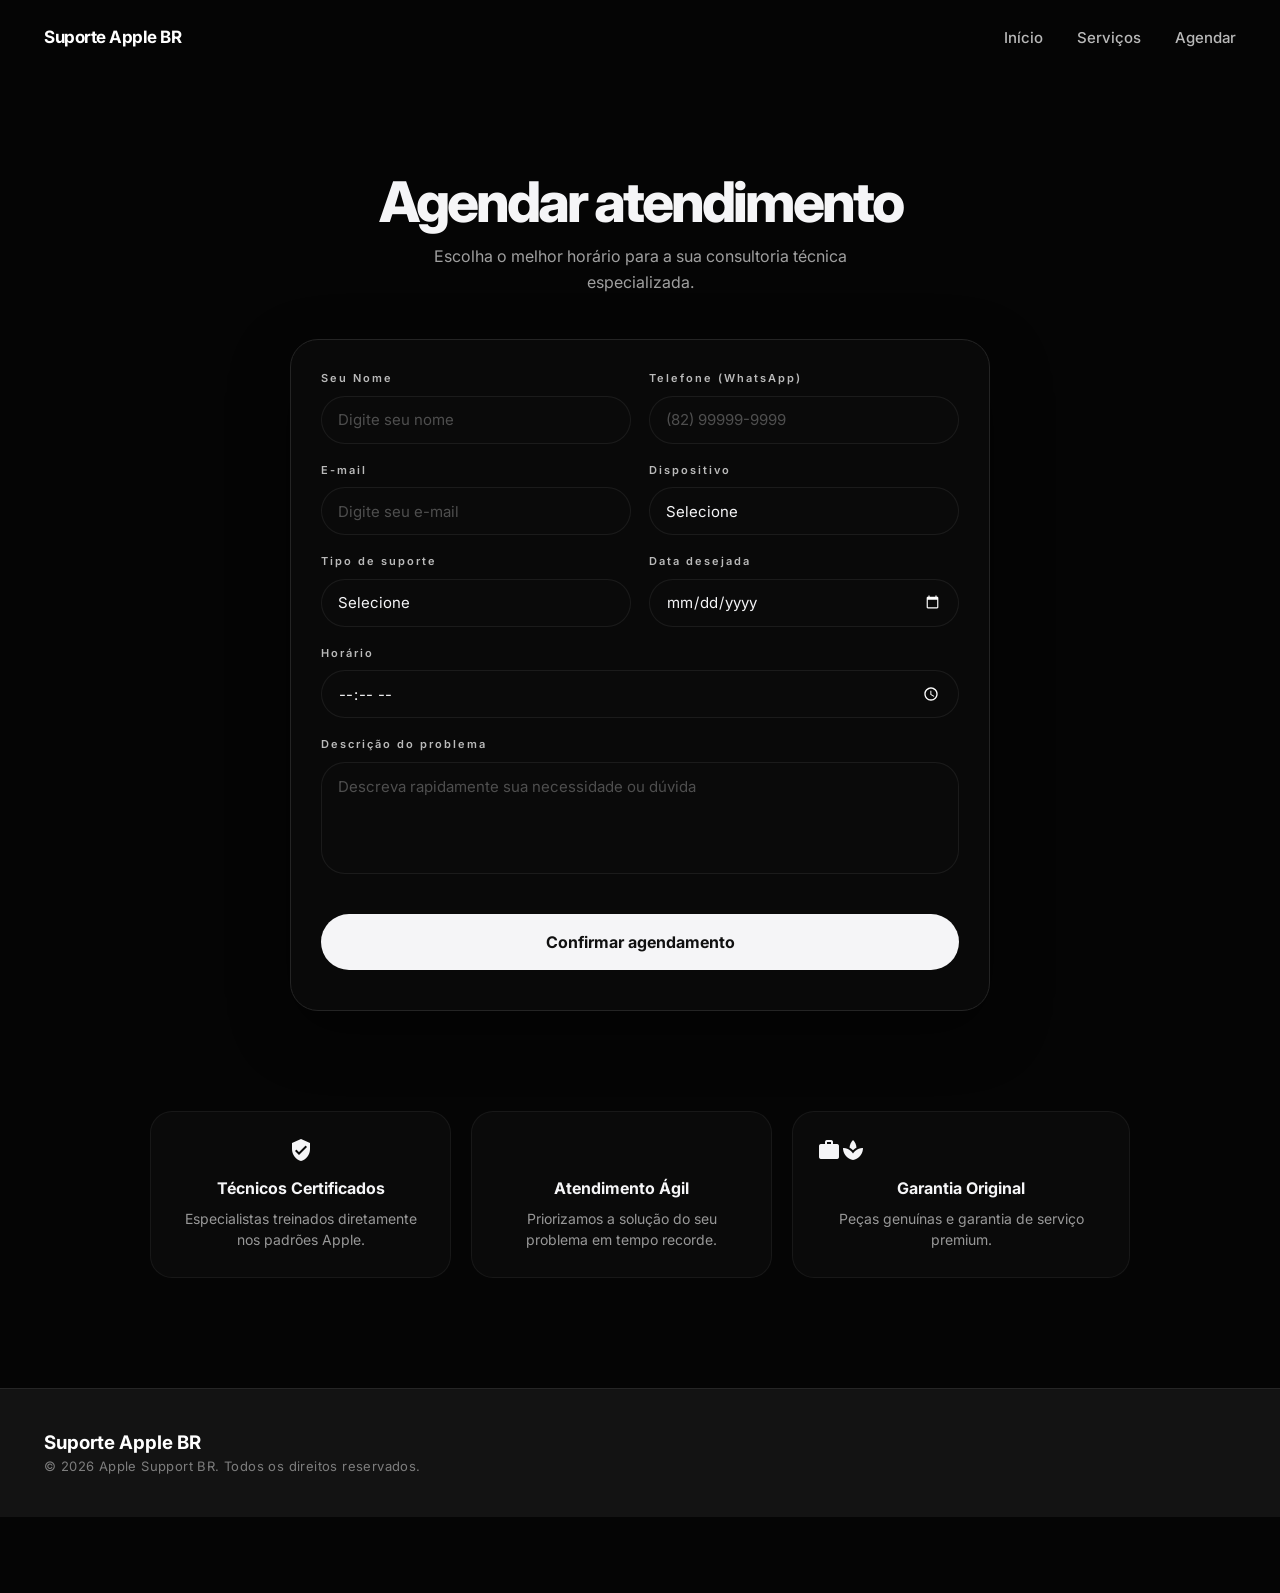
==== abas/agendamento.html @ 1d390153 "chore: estrutura inicial do projeto suporte apple br" ====
<!DOCTYPE html>
<html lang="pt-BR">
<head>
  <meta charset="UTF-8">
  <meta name="viewport" content="width=device-width, initial-scale=1.0">
  <title>Agendar atendimento | Suporte Apple BR</title>

  <link rel="shortcut icon" href="./images/applesupport.ico" type="image/x-icon">
  <link rel="preconnect" href="https://fonts.googleapis.com">
  <link rel="preconnect" href="https://fonts.gstatic.com" crossorigin>
  <link href="https://fonts.googleapis.com/css2?family=Inter:wght@400;500;600;700;800&display=swap" rel="stylesheet">
  <link href="https://fonts.googleapis.com/icon?family=Material+Icons" rel="stylesheet">

  <link rel="stylesheet" href="../style.css">
  <link rel="stylesheet" href="agendamento.css">
</head>
<body>

  <header class="cabecalho">
    <div class="centro cabecalho-conteudo">
      <a href="../index.html" class="logo">Suporte Apple BR</a>

      <nav class="menu">
        <a href="../index.html">Início</a>
        <a href="../index.html#servicos">Serviços</a>
        <a href="#">Agendar</a>
      </nav>
    </div>
  </header>

  <main class="pagina-agendamento">
    <section class="secao-agendamento">
      <div class="centro">

        <div class="topo-agendamento">
          <p class="mini-titulo-agendamento">Atendimento remoto</p>
          <h1 class="titulo-agendamento">Agendar atendimento</h1>
          <p class="subtitulo-agendamento">
            Escolha o melhor horário para a sua consultoria técnica especializada.
          </p>
        </div>

        <div class="caixa-agendamento">
          <div>
            <form class="formulario-agendamento" action="sucesso.html">

              <div class="linha-formulario">
                <div class="grupo-formulario">
                  <label for="nome">Seu Nome</label>
                  <input type="text" id="nome" placeholder="Digite seu nome" required>
                </div>

                <div class="grupo-formulario">
                  <label for="telefone">Telefone (WhatsApp)</label>
                  <input type="tel" id="telefone" placeholder="(82) 99999-9999" required>
                </div>
              </div>

              <div class="linha-formulario">
                <div class="grupo-formulario">
                  <label for="email">E-mail</label>
                  <input type="email" id="email" placeholder="Digite seu e-mail">
                </div>

                <div class="grupo-formulario">
                  <label for="dispositivo">Dispositivo</label>
                  <select id="dispositivo" required>
                    <option value="">Selecione</option>

                    <optgroup label="iPhone">
                      <option>iPhone 15</option>
                      <option>iPhone 15 Plus</option>
                      <option>iPhone 15 Pro</option>
                      <option>iPhone 15 Pro Max</option>
                      <option>iPhone 16</option>
                      <option>iPhone 16 Plus</option>
                      <option>iPhone 16 Pro</option>
                      <option>iPhone 16 Pro Max</option>
                      <option>iPhone 16e</option>
                      <option>iPhone 17</option>
                      <option>iPhone 17 Plus</option>
                      <option>iPhone 17 Pro</option>
                      <option>iPhone 17 Pro Max</option>
                      <option>iPhone 17e</option>
                      <option>iPhone Air</option>
                    </optgroup>

                    <optgroup label="iPad">
                      <option>iPad Pro 11"</option>
                      <option>iPad Pro 13"</option>
                      <option>iPad Air</option>
                      <option>iPad</option>
                      <option>iPad mini</option>
                    </optgroup>

                    <optgroup label="MacBook">
                      <option>MacBook Air 13"</option>
                      <option>MacBook Air 15"</option>
                      <option>MacBook Pro 14"</option>
                      <option>MacBook Pro 16"</option>
                    </optgroup>
                  </select>
                </div>
              </div>

              <div class="linha-formulario">
                <div class="grupo-formulario">
                  <label for="suporte">Tipo de suporte</label>
                  <select id="suporte" required>
                    <option value="">Selecione</option>
                    <option>Configuração inicial</option>
                    <option>Backup / iCloud</option>
                    <option>Transferência de dados</option>
                    <option>Suporte geral</option>
                  </select>
                </div>

                <div class="grupo-formulario">
                  <label for="data">Data desejada</label>
                  <input type="date" id="data" required>
                </div>
              </div>

              <div class="linha-formulario linha-unica">
                <div class="grupo-formulario">
                  <label for="horario">Horário</label>
                  <input type="time" id="horario" required>
                </div>
              </div>

              <div class="grupo-formulario">
                <label for="descricao">Descrição do problema</label>
                <textarea id="descricao" placeholder="Descreva rapidamente sua necessidade ou dúvida"></textarea>
              </div>

              <button class="botao-enviar">Confirmar agendamento</button>

            </form>
          </div>
        </div>

        <div class="grade-beneficios">
          <div class="card-beneficio">
            <span class="material-icons">verified_user</span>
            <h3>Técnicos Certificados</h3>
            <p>Especialistas treinados diretamente nos padrões Apple.</p>
          </div>

          <div class="card-beneficio">
            <span class="material-icons">bolt</span>
            <h3>Atendimento Ágil</h3>
            <p>Priorizamos a solução do seu problema em tempo recorde.</p>
          </div>

          <div class="card-beneficio">
            <span class="material-icons">workspace_premium</span>
            <h3>Garantia Original</h3>
            <p>Peças genuínas e garantia de serviço premium.</p>
          </div>
        </div>

      </div>
    </section>
  </main>

  <footer class="rodape">
    <div class="centro rodape-conteudo">
      <div class="rodape-esquerda">
        <h3>Suporte Apple BR</h3>
        <p>© 2026 Apple Support BR. Todos os direitos reservados.</p>
      </div>
    </div>
  </footer>
</body>
</html>
---- style.css ----
:root {
  --preto-principal: #050505;
  --preto-secundario: #0d0d0d;
  --preto-rodape: #131313;
  --branco: #ffffff;
  --branco-hover: #eaeaea;
}

* {
  margin: 0;
  padding: 0;
  box-sizing: border-box;
}

html {
  scroll-behavior: smooth;
}

body {
  font-family: "Inter", sans-serif;
  background-color: var(--preto-principal);
  color: var(--branco);
  line-height: 1.5;
  overflow-x: hidden;
}

img {
  display: block;
  max-width: 100%;
}

a {
  color: inherit;
  text-decoration: none;
}

button {
  font: inherit;
}

.centro {
  width: 100%;
  max-width: 1240px;
  margin: 0 auto;
  padding: 0 24px;
}

.cabecalho {
  position: absolute;
  top: 0;
  left: 0;
  z-index: 1000;
  width: 100%;
  background-color: rgba(0, 0, 0, 0);
}

.cabecalho-conteudo {
  display: flex;
  align-items: center;
  justify-content: space-between;
  min-height: 76px;
}

.logo {
  color: var(--branco);
  font-size: 17px;
  font-weight: 700;
  letter-spacing: -0.5px;
}

.menu {
  display: flex;
  align-items: center;
  gap: 34px;
}

.menu a {
  color: rgba(255, 255, 255, 0.72);
  font-size: 15px;
  font-weight: 500;
  transition: color 0.2s ease, text-shadow 0.2s ease;
}

.menu a:hover {
  color: var(--branco);
  text-shadow: 0 0 8px rgba(255, 255, 255, 0.25);
}

.inicio {
  position: relative;
  overflow: hidden;
  padding-top: 150px;
}

.inicio-conteudo {
  position: relative;
  z-index: 1;
  display: flex;
  flex-direction: column;
  align-items: center;
  text-align: center;
}

.texto-inicio {
  max-width: 860px;
  padding-top: 28px;
}

.titulo-inicio {
  max-width: 900px;
  margin: 0 auto 22px;
  font-size: 72px;
  font-weight: 800;
  line-height: 0.97;
  letter-spacing: -4px;
}

.descricao-inicio {
  max-width: 690px;
  margin: 0 auto;
  color: rgba(255, 255, 255, 0.68);
  font-size: 17px;
  line-height: 1.75;
}

.botoes-inicio {
  display: flex;
  justify-content: center;
  gap: 16px;
  margin-top: 34px;
  flex-wrap: wrap;
}

.botao {
  display: inline-flex;
  align-items: center;
  justify-content: center;
  min-height: 54px;
  padding: 0 28px;
  border-radius: 999px;
  font-size: 16px;
  font-weight: 600;
  transition: background-color 0.2s ease, box-shadow 0.2s ease, border-color 0.2s ease;
}

.botao-claro {
  background-color: var(--branco);
  color: var(--preto-principal);
  box-shadow: 0 10px 30px rgba(255, 255, 255, 0.12);
}

.botao-claro:hover {
  background-color: var(--branco-hover);
  box-shadow: 0 0 18px rgba(255, 255, 255, 0.22);
}

.botao-escuro {
  background-color: rgba(255, 255, 255, 0.04);
  color: var(--branco);
  border: 1px solid rgba(255, 255, 255, 0.16);
  backdrop-filter: blur(10px);
}

.botao-escuro:hover {
  background-color: rgba(255, 255, 255, 0.08);
  box-shadow: 0 0 18px rgba(255, 255, 255, 0.1);
}

.imagem-inicio {
  display: flex;
  justify-content: center;
  width: 100%;
  margin-top: 44px;
  line-height: 0;
}

.imagem-inicio img {
  display: block;
  width: 100%;
  max-width: 950px;
  max-height: 700px;
  margin-bottom: -90px;
}

.servicos {
  padding: 96px 0 28px;
  background: linear-gradient(180deg, #080808 0%, #0d0d0d 100%);
  scroll-margin-top: 100px;
}

.topo-secao {
  max-width: 760px;
  margin: 0 auto 54px;
  text-align: center;
}

.mini-titulo {
  display: inline-block;
  margin-bottom: 18px;
  color: rgba(255, 255, 255, 0.72);
  font-size: 13px;
  font-weight: 600;
  letter-spacing: 0.3px;
}

.titulo-secao {
  margin-bottom: 18px;
  font-size: 54px;
  font-weight: 800;
  line-height: 1.05;
  letter-spacing: -2.5px;
}

.texto-secao {
  color: rgba(255, 255, 255, 0.66);
  font-size: 16px;
  line-height: 1.8;
}

.grade-servicos {
  display: grid;
  grid-template-columns: repeat(4, 1fr);
  gap: 22px;
}

.card-servico {
  min-height: 240px;
  padding: 28px 24px 26px;
  background-color: rgba(255, 255, 255, 0.04);
  border: 1px solid rgba(255, 255, 255, 0.08);
  border-radius: 28px;
  box-shadow: inset 0 1px 0 rgba(255, 255, 255, 0.03), 0 12px 30px rgba(0, 0, 0, 0.18);
  transition: border-color 0.2s ease, background-color 0.2s ease, box-shadow 0.2s ease;
}

.card-servico:hover {
  background-color: rgba(255, 255, 255, 0.05);
  border-color: rgba(255, 255, 255, 0.16);
  box-shadow: inset 0 1px 0 rgba(255, 255, 255, 0.03), 0 0 18px rgba(255, 255, 255, 0.08);
}

.icone-servico {
  display: inline-flex;
  align-items: center;
  justify-content: center;
  width: 54px;
  height: 54px;
  margin-bottom: 22px;
  background-color: rgba(255, 255, 255, 0.08);
  color: var(--branco);
  font-size: 29px;
  border-radius: 18px;
}

.card-servico h3 {
  margin-bottom: 12px;
  font-size: 18px;
  font-weight: 700;
  letter-spacing: -0.5px;
}

.card-servico p {
  color: rgba(255, 255, 255, 0.64);
  font-size: 15px;
  line-height: 1.75;
}

.agendamento-destaque {
  padding: 30px 0 110px;
  background-color: var(--preto-secundario);
}

.caixa-destaque {
  display: flex;
  align-items: center;
  justify-content: space-between;
  gap: 28px;
  padding: 38px 40px;
  background: linear-gradient(180deg, rgba(255, 255, 255, 0.06), rgba(255, 255, 255, 0.03));
  border: 1px solid rgba(255, 255, 255, 0.08);
  border-radius: 34px;
  box-shadow: inset 0 1px 0 rgba(255, 255, 255, 0.04), 0 16px 40px rgba(0, 0, 0, 0.22);
  transition: border-color 0.2s ease, box-shadow 0.2s ease;
}

.caixa-destaque:hover {
  border-color: rgba(255, 255, 255, 0.35);
  box-shadow: inset 0 1px 0 rgba(255, 255, 255, 0.04), 0 0 20px rgba(255, 255, 255, 0.08);
}

.texto-destaque {
  max-width: 680px;
}

.titulo-destaque {
  margin-bottom: 14px;
  font-size: 48px;
  font-weight: 800;
  line-height: 1.06;
  letter-spacing: -2.5px;
}

.descricao-destaque {
  color: rgba(255, 255, 255, 0.68);
  font-size: 16px;
  line-height: 1.8;
}


.rodape {
  padding: 40px 0;
  background-color: var(--preto-rodape);
  border-top: 1px solid rgba(255, 255, 255, 0.08);
}

.rodape-conteudo {
  display: flex;
  align-items: center;
  justify-content: space-between;
  flex-wrap: wrap;
}

.rodape-esquerda p {
  color: rgba(255, 255, 255, 0.45);
  font-size: 13px;
  letter-spacing: 0.4px;
}

.rodape-direita {
  display: flex;
  gap: 28px;
}

.rodape-direita a {
  color: rgba(255, 255, 255, 0.45);
  font-size: 12px;
  letter-spacing: 1px;
}

.rodape-direita a:hover {
  color: var(--branco);
}

.quebra-mobile {
  display: none;
}

@media (max-width: 1024px) {
  .centro {
    padding: 0 24px;
  }

  .menu {
    display: none;
  }

  .inicio {
    position: relative;
    z-index: 1;
    min-height: auto;
    padding-top: 100px;
    padding-bottom: 0;
  }

  .quebra-mobile {
    display: block;
  }

  .inicio-conteudo {
    display: flex;
    flex-direction: column;
    align-items: center;
    min-height: auto;
    padding-bottom: 0;
    text-align: center;
  }

  .texto-inicio {
    padding-top: 35px;
  }

  .titulo-inicio {
    font-size: 37px;
    line-height: 1.1;
  }

  .descricao-inicio {
    color: rgba(255, 255, 255, 0.6);
    font-size: 16px;
  }

  .botoes-inicio {
    flex-direction: column;
    width: 100%;
    gap: 17px;
  }

  .negrito-mobile {
    font-weight: 800;
  }

  .botao {
    width: 100%;
  }

  .imagem-inicio {
    position: relative;
    z-index: 1;
    display: flex;
    justify-content: center;
    width: 100%;
    margin-top: 40px;
    margin-bottom: 0;
    overflow: hidden;
    line-height: 0;
  }

  .imagem-inicio img {
    display: block;
    width: 100%;
    max-width: 950px;
    margin-bottom: 0;
    position: static;
    transform: translateY(30px) scale(1.3);
  }

  .servicos {
    z-index: 0;
    padding-top: 60px;
    padding-bottom: 40px;
  }

  .titulo-secao {
    font-size: 35px;
  }

  .grade-servicos {
    grid-template-columns: 1fr;
    gap: 16px;
  }

  .card-servico {
    min-height: auto;
  }

  .agendamento-destaque::before {
    content: "";
    display: block;
    width: 150px;
    height: 1px;
    margin: 0 auto 50px;
    background-color: rgba(255, 255, 255, 0.1);
  }

  .caixa-destaque {
    flex-direction: column;
    width: auto;
    margin: 0 10px;
    padding: 40px 24px;
    gap: 30px;
    text-align: center;
  }

  .titulo-destaque {
    font-size: 29px;
  }

  .acao-destaque {
    width: 100%;
  }
}
---- abas/agendamento.css ----
.pagina-agendamento {
  min-height: 100vh;
  background: #050505;
}

.secao-agendamento {
  margin-top: -76px;
  padding: 250px 0 110px;
}

.topo-agendamento {
  max-width: 760px;
  margin: 0 auto 44px;
  text-align: center;
}

.mini-titulo-agendamento {
  display: none;
}

.titulo-agendamento {
  font-size: 56px;
  line-height: 1;
  font-weight: 800;
  letter-spacing: -3px;
  color: #f5f5f7;
  margin-bottom: 14px;
}

.subtitulo-agendamento {
  max-width: 500px;
  margin: 0 auto;
  font-size: 16px;
  line-height: 1.6;
  color: rgba(255, 255, 255, 0.62);
}

.caixa-agendamento {
  max-width: 700px;
  margin: 0 auto;
  padding: 30px 30px 40px;
  border-radius: 28px;
  background: rgba(10, 10, 10, 0.92);
  border: 1px solid rgb(36, 36, 36);
  box-shadow: 0 20px 60px rgba(0, 0, 0, 0.45);
}

.formulario-agendamento {
  width: 100%;
}

.linha-formulario {
  display: flex;
  gap: 18px;
  margin-bottom: 18px;
}

.linha-formulario .grupo-formulario {
  width: 50%;
}

.linha-unica .grupo-formulario {
  width: 100%;
}

.grupo-formulario {
  display: flex;
  flex-direction: column;
}

.grupo-formulario label {
  margin-bottom: 9px;
  font-size: 11px;
  font-weight: 600;
  letter-spacing: 2px;
  color: rgba(255, 255, 255, 0.72);
}

input[type="date"],
input[type="time"] {
  color-scheme: dark;
}

.grupo-formulario input,
.grupo-formulario select,
.grupo-formulario textarea {
  width: 100%;
  height: 48px;
  padding: 0 16px;
  border-radius: 35px;
  border: 1px solid rgba(255, 255, 255, 0.07);
  background: #0a0a0a;
  color: #f5f5f7;
  font-size: 15px;
  font-family: 'Inter', sans-serif;
  outline: none;
}

.grupo-formulario input::placeholder,
.grupo-formulario textarea::placeholder {
  color: rgba(255, 255, 255, 0.28);
}

.grupo-formulario input:focus,
.grupo-formulario select:focus,
.grupo-formulario textarea:focus {
  border-color: rgba(255, 255, 255, 0.14);
  background: #0d0d0d;
}

.grupo-formulario textarea {
  min-height: 112px;
  resize: none;
  padding: 14px 16px;
  border-radius: 24px;
}

.grupo-formulario select {
  appearance: none;
  padding-right: 42px;
}

.botao-enviar {
  width: 100%;
  height: 56px;
  margin-top: 40px;
  border: none;
  border-radius: 999px;
  background: #f5f5f7;
  color: #111111;
  font-size: 16px;
  font-weight: 700;
  cursor: pointer;
}

.botao-enviar:hover {
  background: #ffffff;
}

.grade-beneficios {
  max-width: 980px;
  margin: 100px auto 0;
  display: flex;
  gap: 20px;
}

.card-beneficio {
  flex: 1;
  min-height: 146px;
  padding: 26px 24px;
  border-radius: 22px;
  background: #0a0a0a;
  border: 1px solid rgba(255, 255, 255, 0.06);
  text-align: center;
}

.card-beneficio:hover {
  transform: scale(1.01);
  border-color: rgba(255, 255, 255, 0.2);
  box-shadow: 0 0 40px rgba(255, 255, 255, 0.04);
}

.card-beneficio .material-icons {
  font-size: 24px;
  color: #f5f5f7;
  margin-bottom: 14px;
}

.card-beneficio h3 {
  font-size: 16px;
  font-weight: 700;
  color: #f5f5f7;
  margin-bottom: 8px;
}

.card-beneficio p {
  font-size: 14px;
  line-height: 1.55;
  color: rgba(255, 255, 255, 0.58);
}

@media (max-width: 1024px) {
  .secao-agendamento {
    padding: 210px 0 60px;
  }

  .titulo-agendamento {
    font-size: 38px;
  }

  .subtitulo-agendamento {
    padding: 0 16px;
  }

  .caixa-agendamento {
    margin: 0 12px;
    padding: 30px 20px;
    width: auto;
    border: 1px solid rgba(255, 255, 255, 0.12);
    box-shadow: 0 20px 60px rgba(0, 0, 0, 0.5);
  }

  .linha-formulario {
    flex-direction: column;
    gap: 16px;
    margin-bottom: 16px;
  }

  .linha-formulario .grupo-formulario {
    width: 100%;
  }

  .grade-beneficios {
    flex-direction: column;
    margin: 60px 20px 0;
    width: auto;
  }

  .card-beneficio {
    min-height: auto;
  }
}
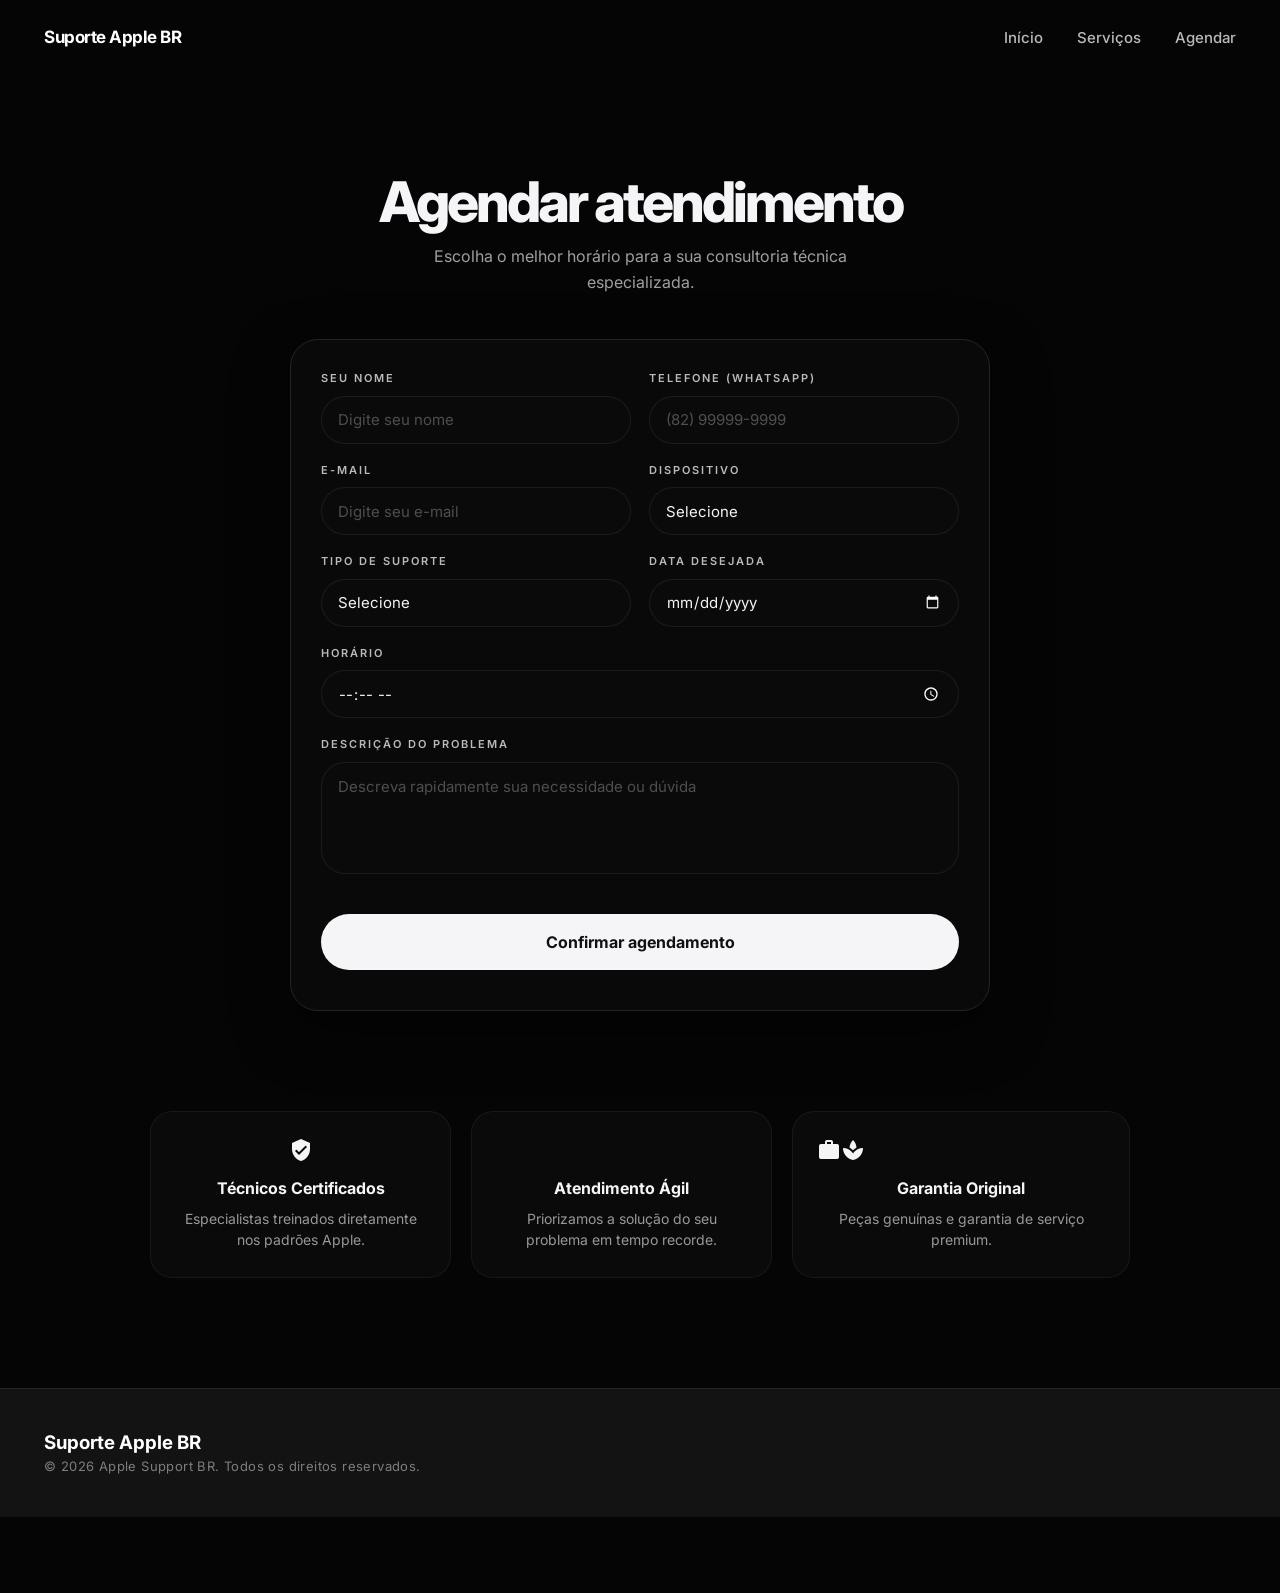
==== commit e20399ec: "style: ajusta labels do formulário para maiúsculo" ====
--- a/abas/agendamento.html
+++ b/abas/agendamento.html
@@ -46,24 +46,24 @@
 
               <div class="linha-formulario">
                 <div class="grupo-formulario">
-                  <label for="nome">Seu Nome</label>
+                  <label for="nome">SEU NOME</label>
                   <input type="text" id="nome" placeholder="Digite seu nome" required>
                 </div>
 
                 <div class="grupo-formulario">
-                  <label for="telefone">Telefone (WhatsApp)</label>
+                  <label for="telefone">TELEFONE (WHATSAPP)</label>
                   <input type="tel" id="telefone" placeholder="(82) 99999-9999" required>
                 </div>
               </div>
 
               <div class="linha-formulario">
                 <div class="grupo-formulario">
-                  <label for="email">E-mail</label>
+                  <label for="email">E-MAIL</label>
                   <input type="email" id="email" placeholder="Digite seu e-mail">
                 </div>
 
                 <div class="grupo-formulario">
-                  <label for="dispositivo">Dispositivo</label>
+                  <label for="dispositivo">DISPOSITIVO</label>
                   <select id="dispositivo" required>
                     <option value="">Selecione</option>
 
@@ -105,7 +105,7 @@
 
               <div class="linha-formulario">
                 <div class="grupo-formulario">
-                  <label for="suporte">Tipo de suporte</label>
+                  <label for="suporte">TIPO DE SUPORTE</label>
                   <select id="suporte" required>
                     <option value="">Selecione</option>
                     <option>Configuração inicial</option>
@@ -116,20 +116,20 @@
                 </div>
 
                 <div class="grupo-formulario">
-                  <label for="data">Data desejada</label>
+                  <label for="data">DATA DESEJADA</label>
                   <input type="date" id="data" required>
                 </div>
               </div>
 
               <div class="linha-formulario linha-unica">
                 <div class="grupo-formulario">
-                  <label for="horario">Horário</label>
+                  <label for="horario">HORÁRIO</label>
                   <input type="time" id="horario" required>
                 </div>
               </div>
 
               <div class="grupo-formulario">
-                <label for="descricao">Descrição do problema</label>
+                <label for="descricao">DESCRIÇÃO DO PROBLEMA</label>
                 <textarea id="descricao" placeholder="Descreva rapidamente sua necessidade ou dúvida"></textarea>
               </div>
 
@@ -172,4 +172,4 @@
     </div>
   </footer>
 </body>
-</html>+</html>
